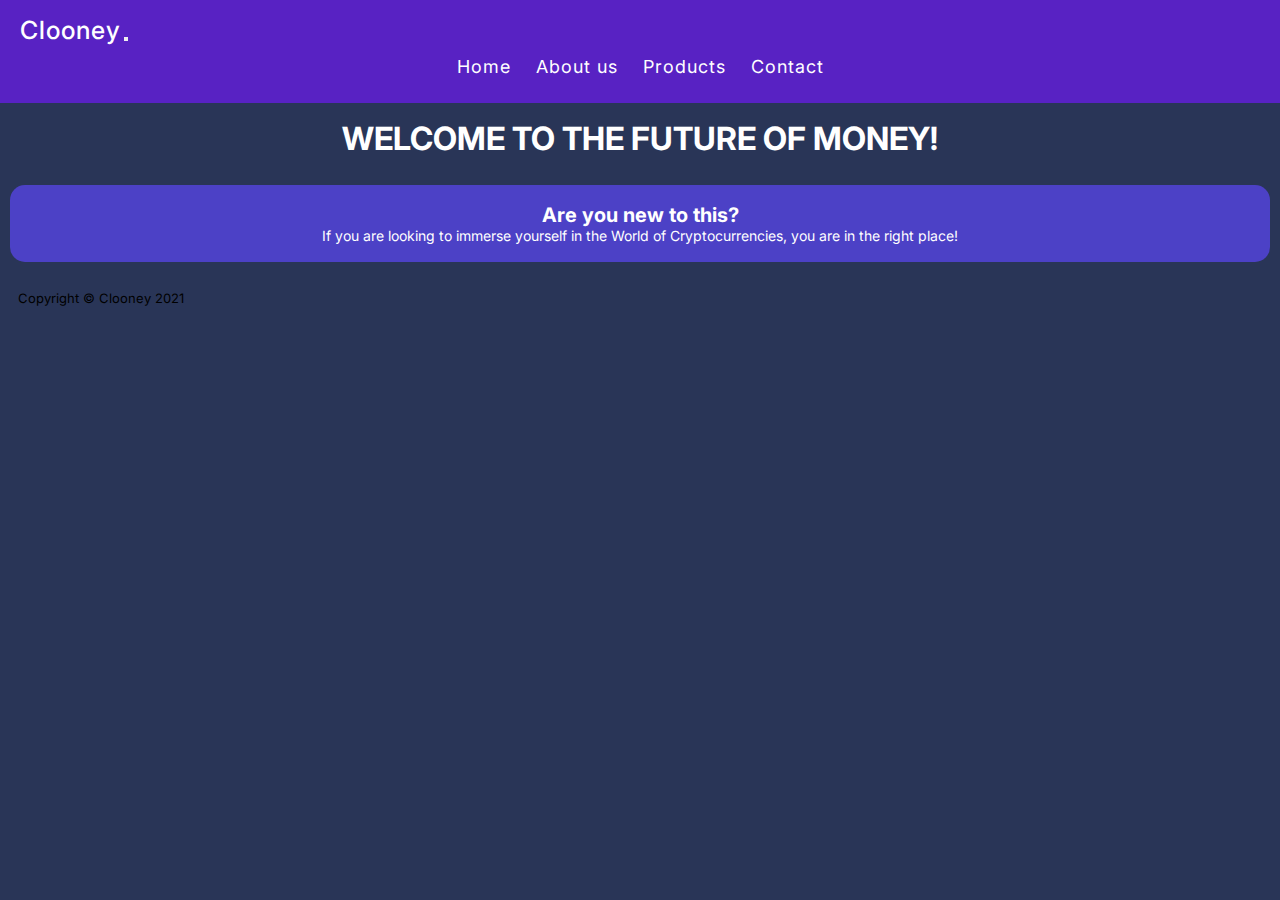
==== index.html @ 3a4ac45f "New content in <h1> => 'index.html'" ====
<!DOCTYPE html>
<html lang="en">
    <head>
        <!-- Required meta tags -->
        <meta charset="utf-8">
        <meta name="viewport" content="width=device-width, initial-scale=1">

        <!-- Bootstrap CSS -->
        <link href="https://cdn.jsdelivr.net/npm/bootstrap@5.1.3/dist/css/bootstrap.min.css" rel="stylesheet" integrity="sha384-1BmE4kWBq78iYhFldvKuhfTAU6auU8tT94WrHftjDbrCEXSU1oBoqyl2QvZ6jIW3" crossorigin="anonymous">
        <title>Clooney | Home</title>
        <!--===CSS===-->
        <link rel="stylesheet" href="css/main.css">
    </head>
    <body>

        <div class="container-fluid p-0 div-cont">
            <!--======Header======-->
            <header class="header">
                <!--======Nav======-->
                <nav class="navbar navbar-expand-lg navbar-light header__nav">
                    <div class="container-fluid">
                        <a class="header__nav__logo" href="./index.html" title="Titulo de la página">Clooney</a>
                        <button class="navbar-toggler header__nav__btn" type="button" data-bs-toggle="collapse" data-bs-target="#navbarNavAltMarkup" aria-controls="navbarNavAltMarkup" aria-expanded="false" aria-label="Toggle navigation">
                            <span class="navbar-toggler-icon header__nav__btn__span"></span>
                        </button>
                        <div class="collapse navbar-collapse" id="navbarNavAltMarkup">
                            <div class="navbar-nav header__nav__list">
                                <a class="header__nav__list__a" aria-current="page" href="./index.html">Home</a>
                                <a class="header__nav__list__a" href="pages/about.html">About us</a>
                                <a class="header__nav__list__a" href="pages/products.html">Products</a>
                                <a class="header__nav__list__a" href="pages/contact.html">Contact</a>
                            </div>
                        </div>
                    </div>
                </nav>
            </header>

            <!--======Main======-->
            <main id="main-index">
                <div class="container-fluid main__div">
                    <h1 class="main__div__h1">WELCOME TO THE FUTURE OF MONEY!</h1>
                    <div class="main__div__div-2">
                        <h2 class="main__div__div-2__h2">Are you new to this?</h2>
                        <p class="main__div__div-2__p">If you are looking to immerse yourself in the World of Cryptocurrencies, you are in the right place!</p>
                    </div>
                </div>
            </main>

            <!--======Footer======-->
            <footer id="sticky-footer" class="flex-shrink-0 py-4 bg-dark text-white-50 footer">
                <div class="container text-center footer__div">
                    <small class="footer__div__text">Copyright &copy; Clooney 2021</small>
                </div>
            </footer>
        </div>

        <!--Optional JavaScript; choose one of the two!-->
        <!--Option 1: Bootstrap Bundle with Popper-->
        <script src="https://cdn.jsdelivr.net/npm/bootstrap@5.1.3/dist/js/bootstrap.bundle.min.js" integrity="sha384-ka7Sk0Gln4gmtz2MlQnikT1wXgYsOg+OMhuP+IlRH9sENBO0LRn5q+8nbTov4+1p" crossorigin="anonymous"></script>
        <!--Option 2: Separate Popper and Bootstrap JS-->
        <!--<script src="https://cdn.jsdelivr.net/npm/@popperjs/core@2.10.2/dist/umd/popper.min.js" integrity="sha384-7+zCNj/IqJ95wo16oMtfsKbZ9ccEh31eOz1HGyDuCQ6wgnyJNSYdrPa03rtR1zdB" crossorigin="anonymous"></script>
        <script src="https://cdn.jsdelivr.net/npm/bootstrap@5.1.3/dist/js/bootstrap.min.js" integrity="sha384-QJHtvGhmr9XOIpI6YVutG+2QOK9T+ZnN4kzFN1RtK3zEFEIsxhlmWl5/YESvpZ13" crossorigin="anonymous"></script>-->
    </body>
</html>
---- css/main.css ----
/******/
@import url("https://fonts.googleapis.com/css2?family=Inter:wght@100;300;400;500;700;900&display=swap");
@import url("https://fonts.googleapis.com/css2?family=Roboto+Slab:wght@100;300;400;500;700;900&display=swap");
* {
  padding: 0;
  margin: 0;
  box-sizing: border-box; }

html {
  font-size: 62.5%;
  font-family: "Inter", sans-serif; }
  html body {
    font-family: "Inter", sans-serif;
    background-color: #293557; }

.header {
  position: sticky;
  z-index: 100;
  top: 0px;
  left: 0px; }
  .header__nav {
    background-color: #5822c3;
    padding: 1.5rem; }
    .header__nav__logo {
      color: #fff;
      text-decoration: none;
      font-size: 2.5rem;
      font-style: "Roboto Slab", serif;
      font-weight: 500;
      letter-spacing: .1rem;
      margin-left: .5rem; }
    .header__nav__logo:hover {
      color: #fff; }
    .header__nav__btn {
      font-size: 1.8rem; }
    .header__nav__list {
      padding: 1.1rem;
      font-size: 1.8rem;
      text-align: center; }
      .header__nav__list__a {
        padding: 1rem;
        text-decoration: none;
        color: #fff;
        letter-spacing: .1rem; }
      .header__nav__list__a:last-child {
        padding-bottom: 0; }
      .header__nav__list__a:hover {
        color: #fff; }

#main-index .main__div__h1 {
  text-align: center;
  font-size: 3.2rem;
  color: #fff;
  font-weight: 700;
  line-height: 1.3;
  padding: 1.5rem; }

#main-index .main__div__div-2 {
  background-color: #4C41C6;
  padding: 1.8rem;
  margin: 1rem;
  border-radius: 1.5rem; }
  #main-index .main__div__div-2__h2 {
    font-weight: 700;
    font-size: 2rem;
    text-align: center;
    color: #fff; }
  #main-index .main__div__div-2__p {
    text-align: center;
    font-size: 1.4rem;
    color: #fff; }

.footer__div {
  padding: 1.8rem; }
  .footer__div__text {
    font-size: 1.3rem; }
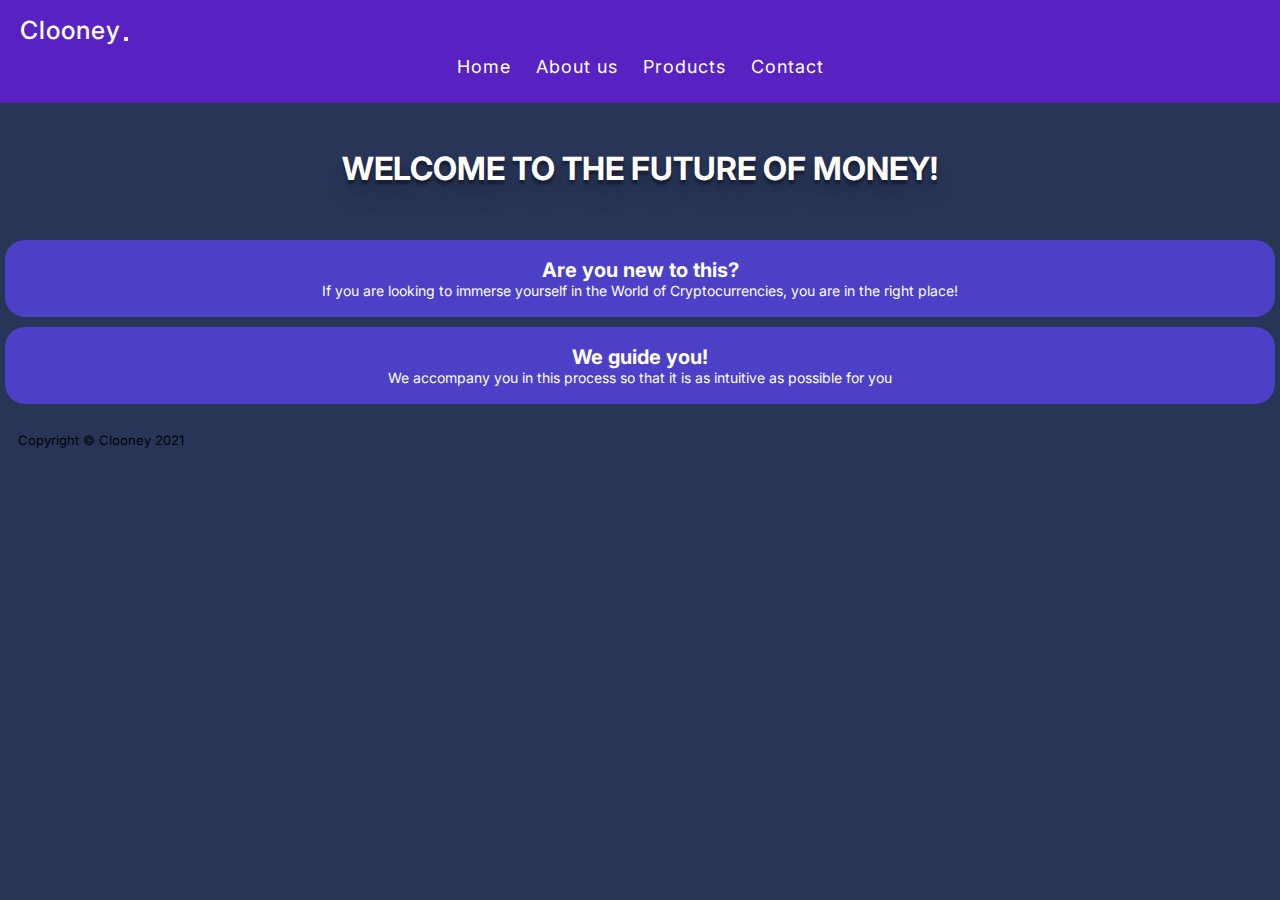
==== commit c9680b9c: "New title + New card + More style in '_index.scss'" ====
--- a/index.html
+++ b/index.html
@@ -5,9 +5,9 @@
         <meta charset="utf-8">
         <meta name="viewport" content="width=device-width, initial-scale=1">
 
+        <title>Clooney | Home</title>
         <!-- Bootstrap CSS -->
         <link href="https://cdn.jsdelivr.net/npm/bootstrap@5.1.3/dist/css/bootstrap.min.css" rel="stylesheet" integrity="sha384-1BmE4kWBq78iYhFldvKuhfTAU6auU8tT94WrHftjDbrCEXSU1oBoqyl2QvZ6jIW3" crossorigin="anonymous">
-        <title>Clooney | Home</title>
         <!--===CSS===-->
         <link rel="stylesheet" href="css/main.css">
     </head>
@@ -43,6 +43,10 @@
                         <h2 class="main__div__div-2__h2">Are you new to this?</h2>
                         <p class="main__div__div-2__p">If you are looking to immerse yourself in the World of Cryptocurrencies, you are in the right place!</p>
                     </div>
+                    <div class="main__div__div-2">
+                        <h2 class="main__div__div-2__h2">We guide you!</h2>
+                        <p class="main__div__div-2__p">We accompany you in this process so that it is as intuitive as possible for you</p>
+                    </div>
                 </div>
             </main>
 
--- a/css/main.css
+++ b/css/main.css
@@ -53,13 +53,15 @@
   color: #fff;
   font-weight: 700;
   line-height: 1.3;
-  padding: 1.5rem; }
+  padding: 4rem;
+  margin: .5rem;
+  text-shadow: 0px 4px 3px rgba(0, 0, 0, 0.4), 0px 8px 13px rgba(0, 0, 0, 0.1), 0px 18px 23px rgba(0, 0, 0, 0.1); }
 
 #main-index .main__div__div-2 {
   background-color: #4C41C6;
   padding: 1.8rem;
-  margin: 1rem;
-  border-radius: 1.5rem; }
+  margin: 1rem .5rem;
+  border-radius: 2rem; }
   #main-index .main__div__div-2__h2 {
     font-weight: 700;
     font-size: 2rem;
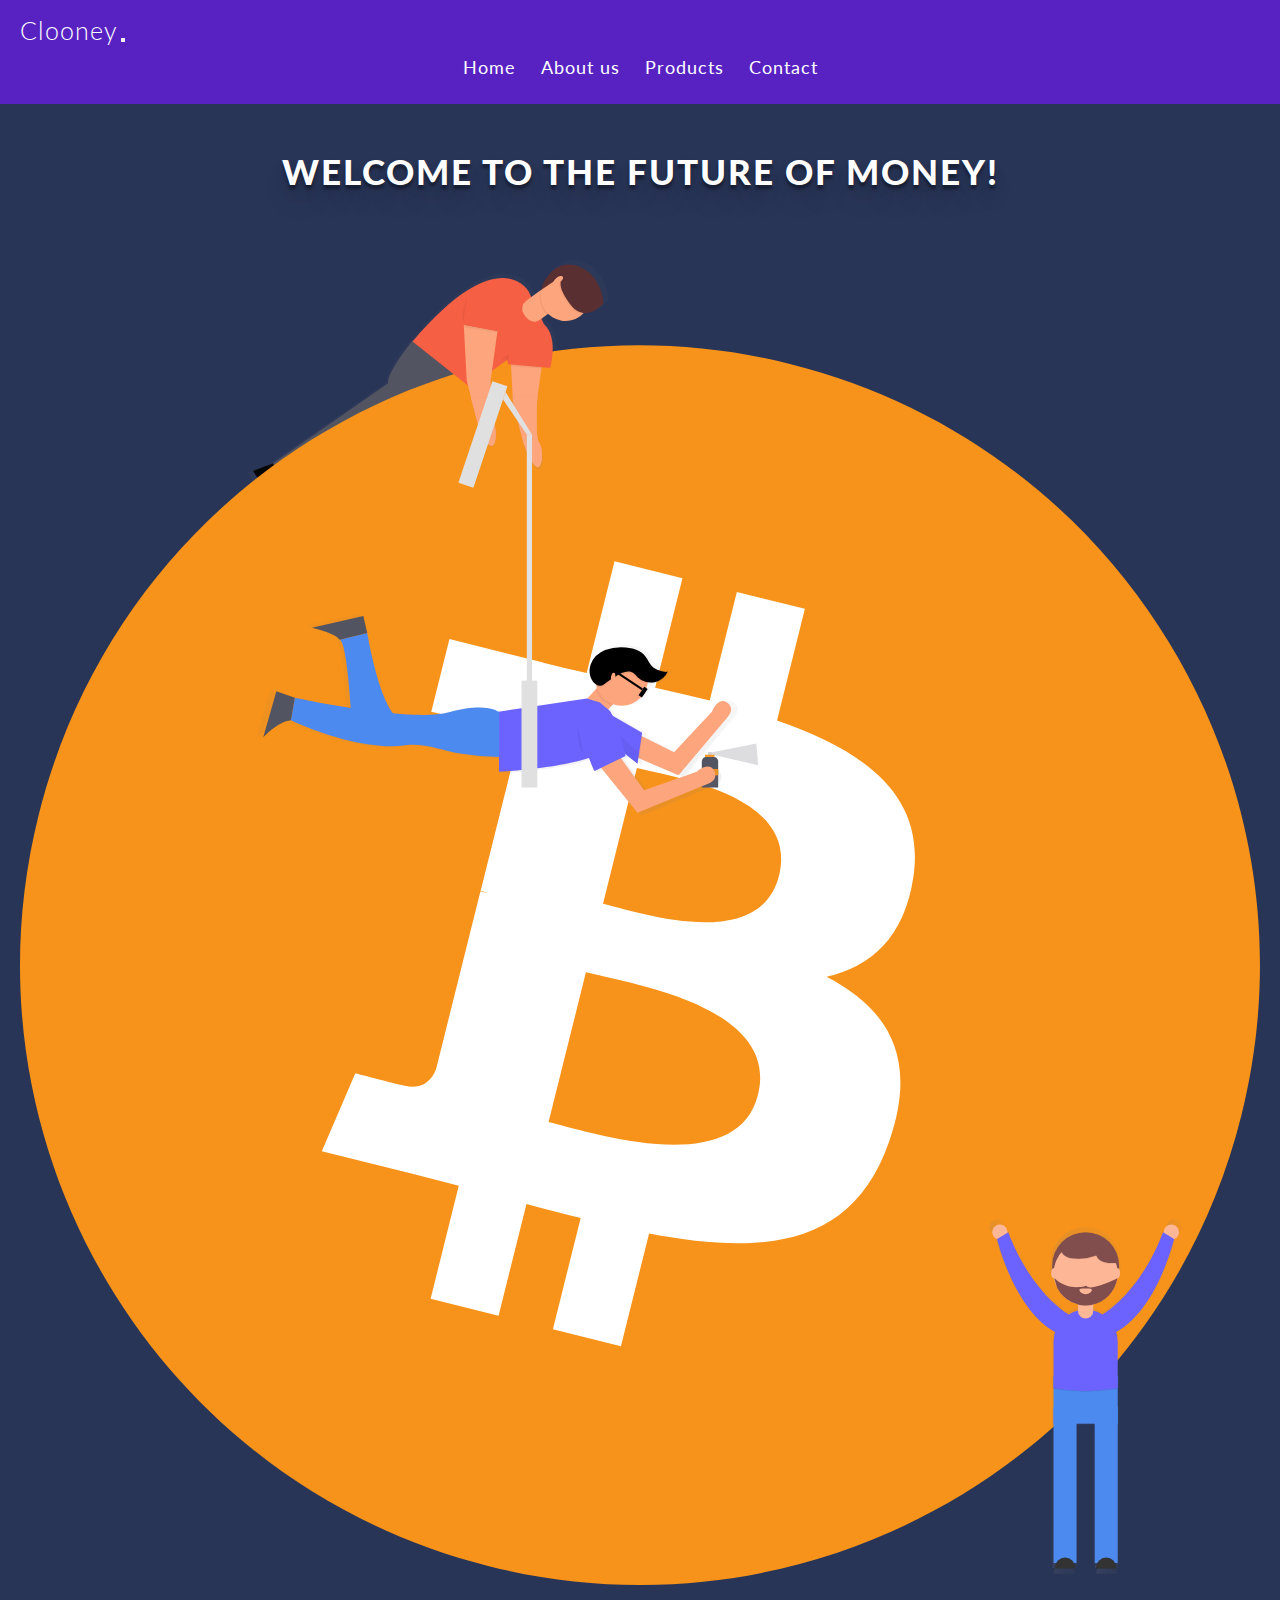
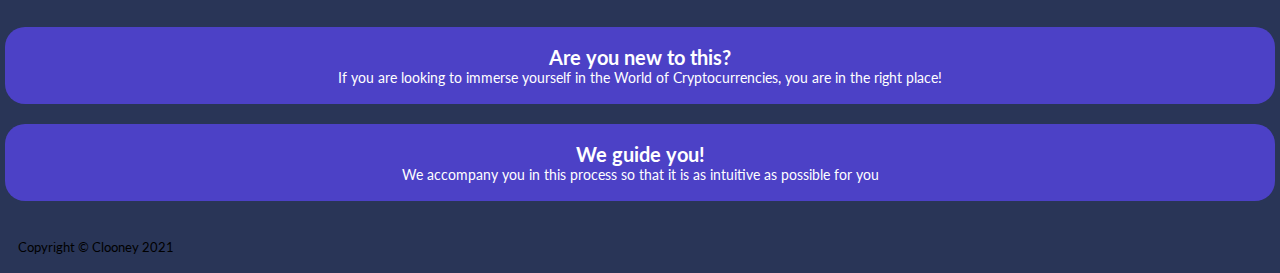
==== commit 6b64494a: "New image + Modifing <h1> '_index.scss'" ====
--- a/index.html
+++ b/index.html
@@ -38,7 +38,10 @@
             <!--======Main======-->
             <main id="main-index">
                 <div class="container-fluid main__div">
-                    <h1 class="main__div__h1">WELCOME TO THE FUTURE OF MONEY!</h1>
+                    <div class="main__div__hero">
+                        <h1 class="main__div__hero__h1">WELCOME TO THE FUTURE OF MONEY!</h1>
+                        <img src="img/img-1.svg" class="main__div__hero__img" alt="Image of Crypto">
+                    </div>
                     <div class="main__div__div-2">
                         <h2 class="main__div__div-2__h2">Are you new to this?</h2>
                         <p class="main__div__div-2__p">If you are looking to immerse yourself in the World of Cryptocurrencies, you are in the right place!</p>
--- a/css/main.css
+++ b/css/main.css
@@ -1,5 +1,5 @@
 /******/
-@import url("https://fonts.googleapis.com/css2?family=Inter:wght@100;300;400;500;700;900&display=swap");
+@import url("https://fonts.googleapis.com/css2?family=Lato:wght@100;300;400;700;900&display=swap");
 @import url("https://fonts.googleapis.com/css2?family=Roboto+Slab:wght@100;300;400;500;700;900&display=swap");
 * {
   padding: 0;
@@ -8,9 +8,9 @@
 
 html {
   font-size: 62.5%;
-  font-family: "Inter", sans-serif; }
+  font-family: "Lato", sans-serif; }
   html body {
-    font-family: "Inter", sans-serif;
+    font-family: "Lato", sans-serif;
     background-color: #293557; }
 
 .header {
@@ -26,7 +26,7 @@
       text-decoration: none;
       font-size: 2.5rem;
       font-style: "Roboto Slab", serif;
-      font-weight: 500;
+      font-weight: 300;
       letter-spacing: .1rem;
       margin-left: .5rem; }
     .header__nav__logo:hover {
@@ -47,20 +47,25 @@
       .header__nav__list__a:hover {
         color: #fff; }
 
-#main-index .main__div__h1 {
+#main-index .main__div__hero__h1 {
   text-align: center;
-  font-size: 3.2rem;
+  font-size: 3.5rem;
   color: #fff;
-  font-weight: 700;
+  font-weight: 900;
   line-height: 1.3;
+  letter-spacing: .2rem;
   padding: 4rem;
   margin: .5rem;
   text-shadow: 0px 4px 3px rgba(0, 0, 0, 0.4), 0px 8px 13px rgba(0, 0, 0, 0.1), 0px 18px 23px rgba(0, 0, 0, 0.1); }
 
+#main-index .main__div__hero__img {
+  width: 100%;
+  padding: 2rem; }
+
 #main-index .main__div__div-2 {
   background-color: #4C41C6;
   padding: 1.8rem;
-  margin: 1rem .5rem;
+  margin: 2rem .5rem;
   border-radius: 2rem; }
   #main-index .main__div__div-2__h2 {
     font-weight: 700;
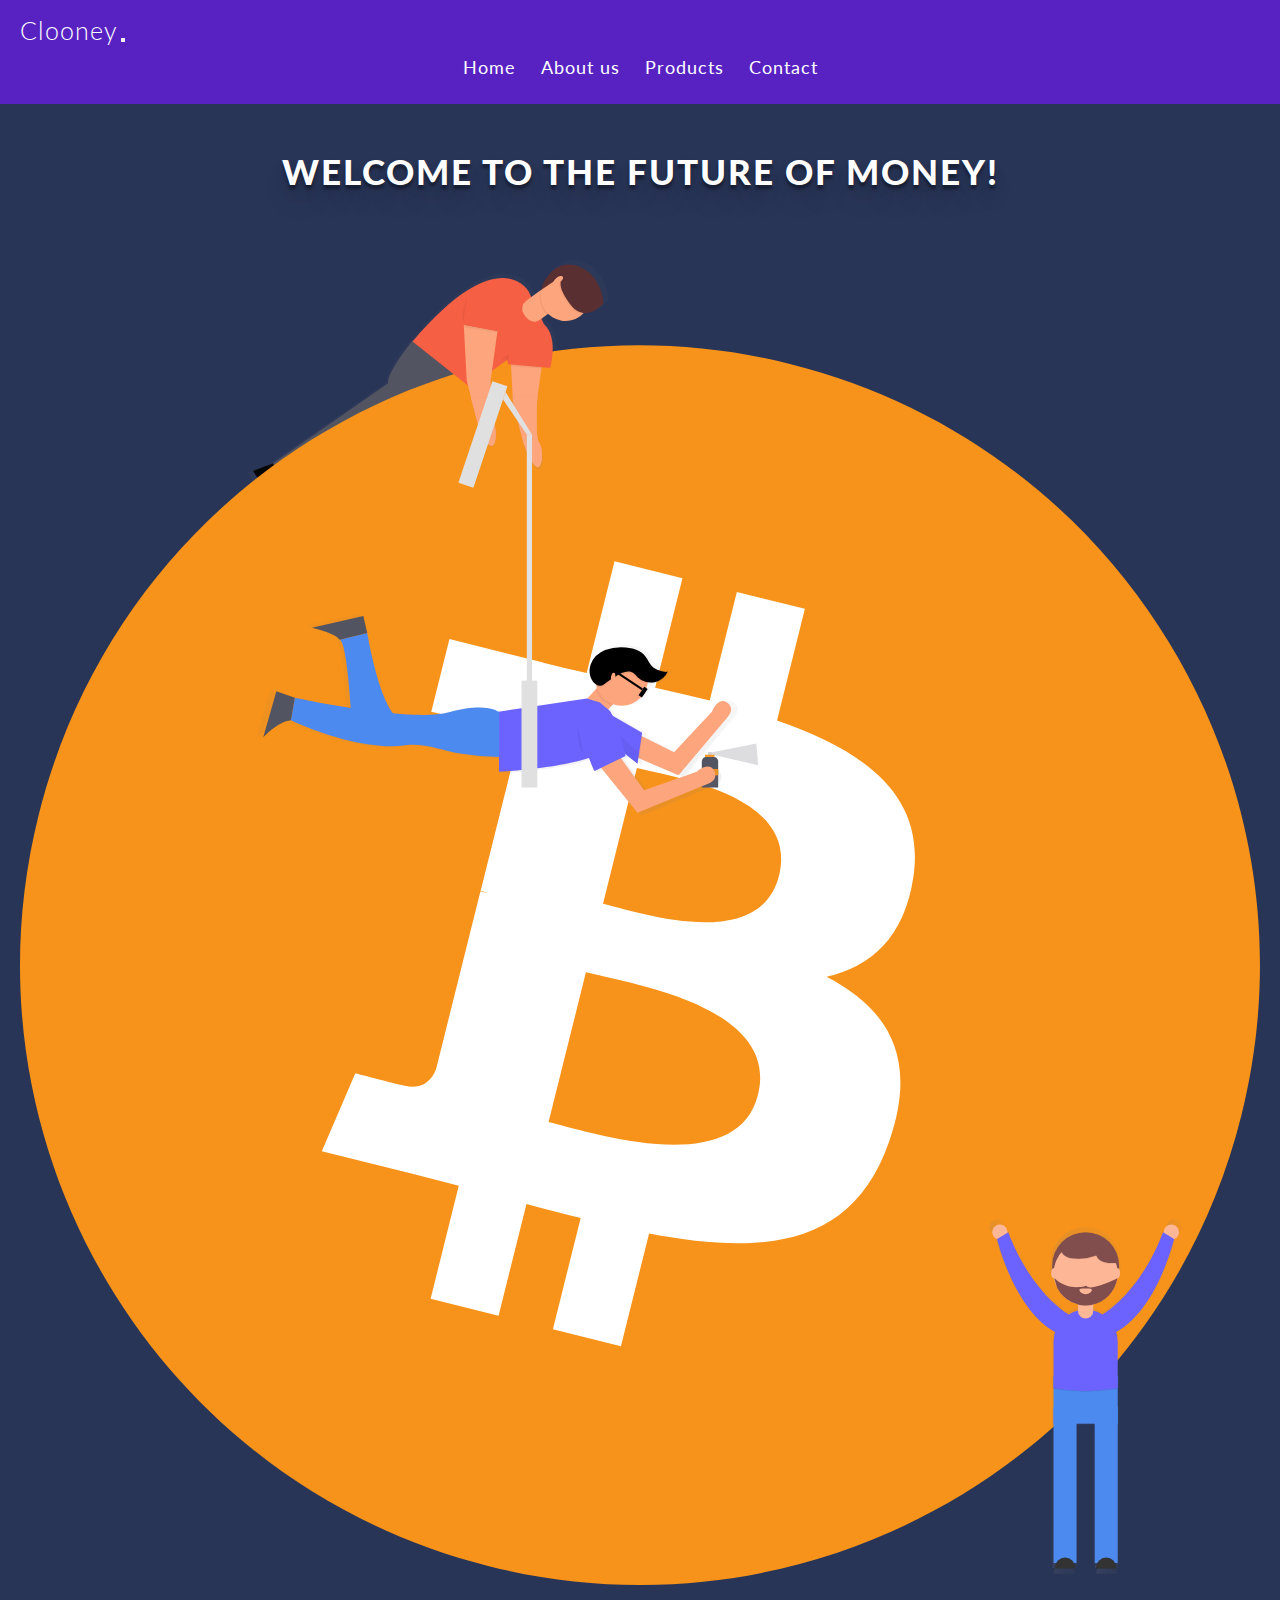
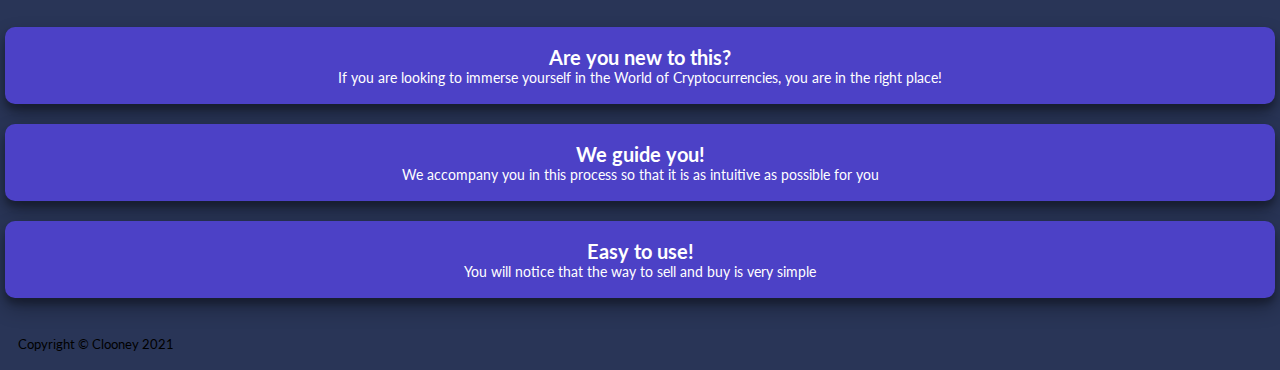
==== commit bd6e7e4d: "New card 'Index.html'" ====
--- a/index.html
+++ b/index.html
@@ -50,6 +50,10 @@
                         <h2 class="main__div__div-2__h2">We guide you!</h2>
                         <p class="main__div__div-2__p">We accompany you in this process so that it is as intuitive as possible for you</p>
                     </div>
+                    <div class="main__div__div-2">
+                        <h2 class="main__div__div-2__h2">Easy to use!</h2>
+                        <p class="main__div__div-2__p">You will notice that the way to sell and buy is very simple</p>
+                    </div>
                 </div>
             </main>
 
--- a/css/main.css
+++ b/css/main.css
@@ -66,7 +66,8 @@
   background-color: #4C41C6;
   padding: 1.8rem;
   margin: 2rem .5rem;
-  border-radius: 2rem; }
+  border-radius: 1rem;
+  box-shadow: rgba(0, 0, 0, 0.3) 0px 10px 20px, rgba(0, 0, 0, 0.25) 0px 6px 6px; }
   #main-index .main__div__div-2__h2 {
     font-weight: 700;
     font-size: 2rem;
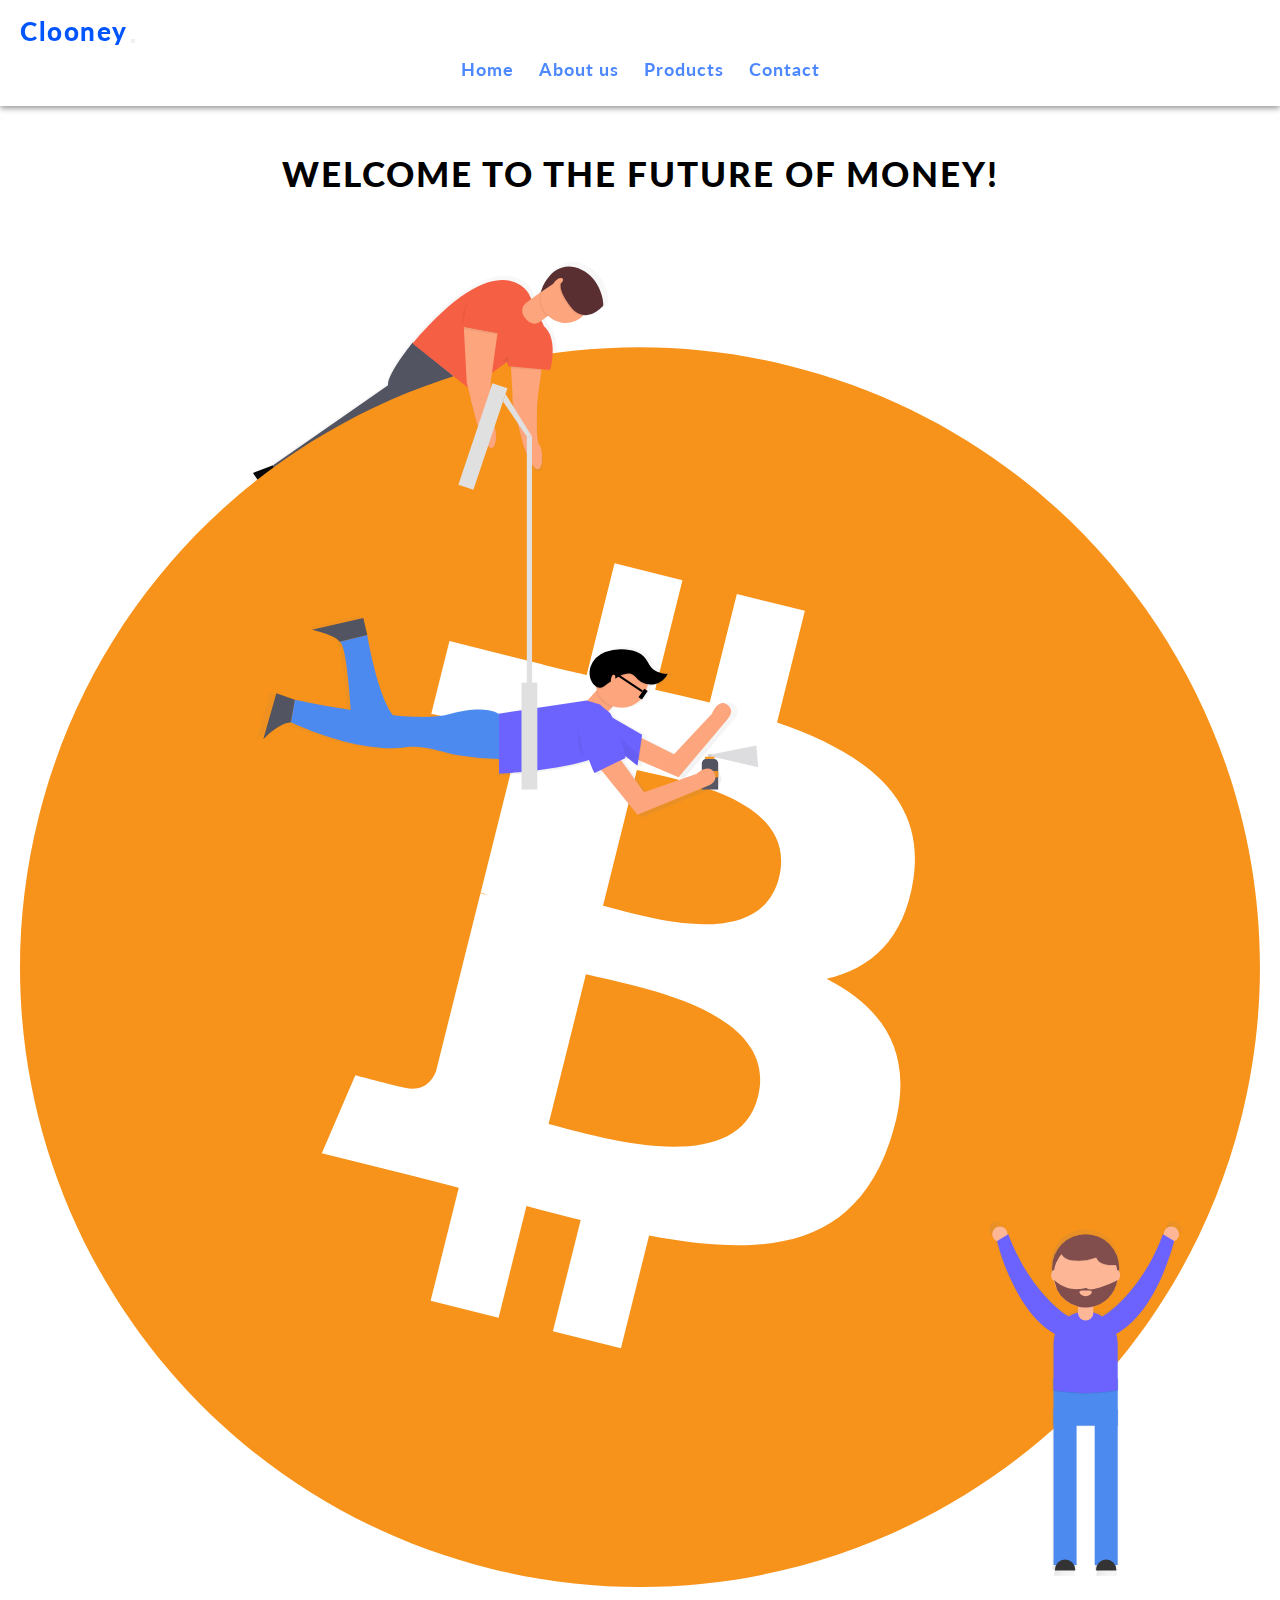
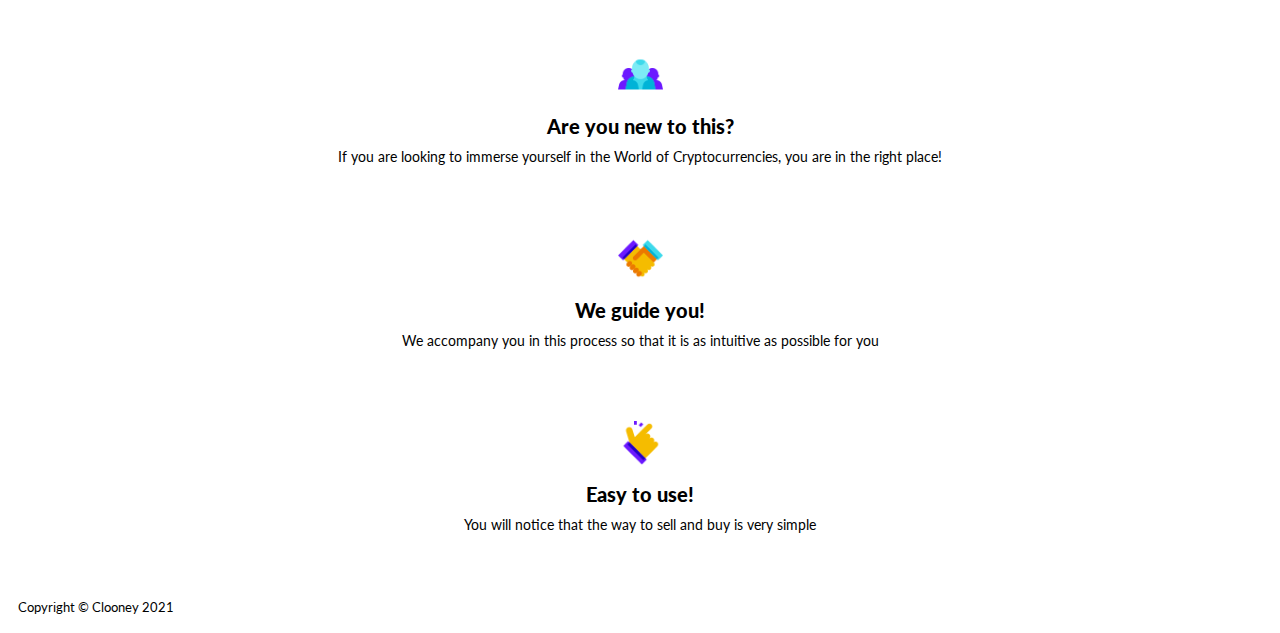
==== commit da5d5f84: "Adding Icons to index.html" ====
--- a/index.html
+++ b/index.html
@@ -43,14 +43,17 @@
                         <img src="img/img-1.svg" class="main__div__hero__img" alt="Image of Crypto">
                     </div>
                     <div class="main__div__div-2">
+                        <img src="img/icon-new.png" class="main__div__div-2__img" alt="Icon New">
                         <h2 class="main__div__div-2__h2">Are you new to this?</h2>
                         <p class="main__div__div-2__p">If you are looking to immerse yourself in the World of Cryptocurrencies, you are in the right place!</p>
                     </div>
                     <div class="main__div__div-2">
+                        <img src="img/icon-handshake.png" class="main__div__div-2__img" alt="Icon Handshake">
                         <h2 class="main__div__div-2__h2">We guide you!</h2>
                         <p class="main__div__div-2__p">We accompany you in this process so that it is as intuitive as possible for you</p>
                     </div>
                     <div class="main__div__div-2">
+                        <img src="img/icon-easy.png" class="main__div__div-2__img" alt="Icon Finger Snaps">
                         <h2 class="main__div__div-2__h2">Easy to use!</h2>
                         <p class="main__div__div-2__p">You will notice that the way to sell and buy is very simple</p>
                     </div>
--- a/css/main.css
+++ b/css/main.css
@@ -10,8 +10,7 @@
   font-size: 62.5%;
   font-family: "Lato", sans-serif; }
   html body {
-    font-family: "Lato", sans-serif;
-    background-color: #293557; }
+    font-family: "Lato", sans-serif; }
 
 .header {
   position: sticky;
@@ -19,18 +18,19 @@
   top: 0px;
   left: 0px; }
   .header__nav {
-    background-color: #5822c3;
+    background-color: white;
+    box-shadow: 0px 2px 6px 0px rgba(0, 0, 0, 0.45);
     padding: 1.5rem; }
     .header__nav__logo {
-      color: #fff;
+      color: #0055ff;
       text-decoration: none;
-      font-size: 2.5rem;
+      font-size: 2.6rem;
       font-style: "Roboto Slab", serif;
-      font-weight: 300;
-      letter-spacing: .1rem;
+      font-weight: 900;
+      letter-spacing: .15rem;
       margin-left: .5rem; }
     .header__nav__logo:hover {
-      color: #fff; }
+      color: #0055ff; }
     .header__nav__btn {
       font-size: 1.8rem; }
     .header__nav__list {
@@ -40,43 +40,43 @@
       .header__nav__list__a {
         padding: 1rem;
         text-decoration: none;
-        color: #fff;
+        color: #4d88ff;
+        font-style: "Lato", sans-serif;
+        font-weight: 700;
         letter-spacing: .1rem; }
       .header__nav__list__a:last-child {
         padding-bottom: 0; }
       .header__nav__list__a:hover {
-        color: #fff; }
+        color: #4d88ff; }
 
 #main-index .main__div__hero__h1 {
   text-align: center;
   font-size: 3.5rem;
-  color: #fff;
   font-weight: 900;
   line-height: 1.3;
   letter-spacing: .2rem;
   padding: 4rem;
-  margin: .5rem;
-  text-shadow: 0px 4px 3px rgba(0, 0, 0, 0.4), 0px 8px 13px rgba(0, 0, 0, 0.1), 0px 18px 23px rgba(0, 0, 0, 0.1); }
+  margin: .5rem; }
 
 #main-index .main__div__hero__img {
   width: 100%;
   padding: 2rem; }
 
 #main-index .main__div__div-2 {
-  background-color: #4C41C6;
   padding: 1.8rem;
   margin: 2rem .5rem;
-  border-radius: 1rem;
-  box-shadow: rgba(0, 0, 0, 0.3) 0px 10px 20px, rgba(0, 0, 0, 0.25) 0px 6px 6px; }
+  text-align: center; }
+  #main-index .main__div__div-2__img {
+    width: 4.5rem;
+    margin: .5rem 0; }
   #main-index .main__div__div-2__h2 {
-    font-weight: 700;
+    font-weight: 900;
     font-size: 2rem;
-    text-align: center;
-    color: #fff; }
+    margin: 1rem 0; }
   #main-index .main__div__div-2__p {
-    text-align: center;
+    font-weight: 400;
     font-size: 1.4rem;
-    color: #fff; }
+    margin: 1rem 0; }
 
 .footer__div {
   padding: 1.8rem; }
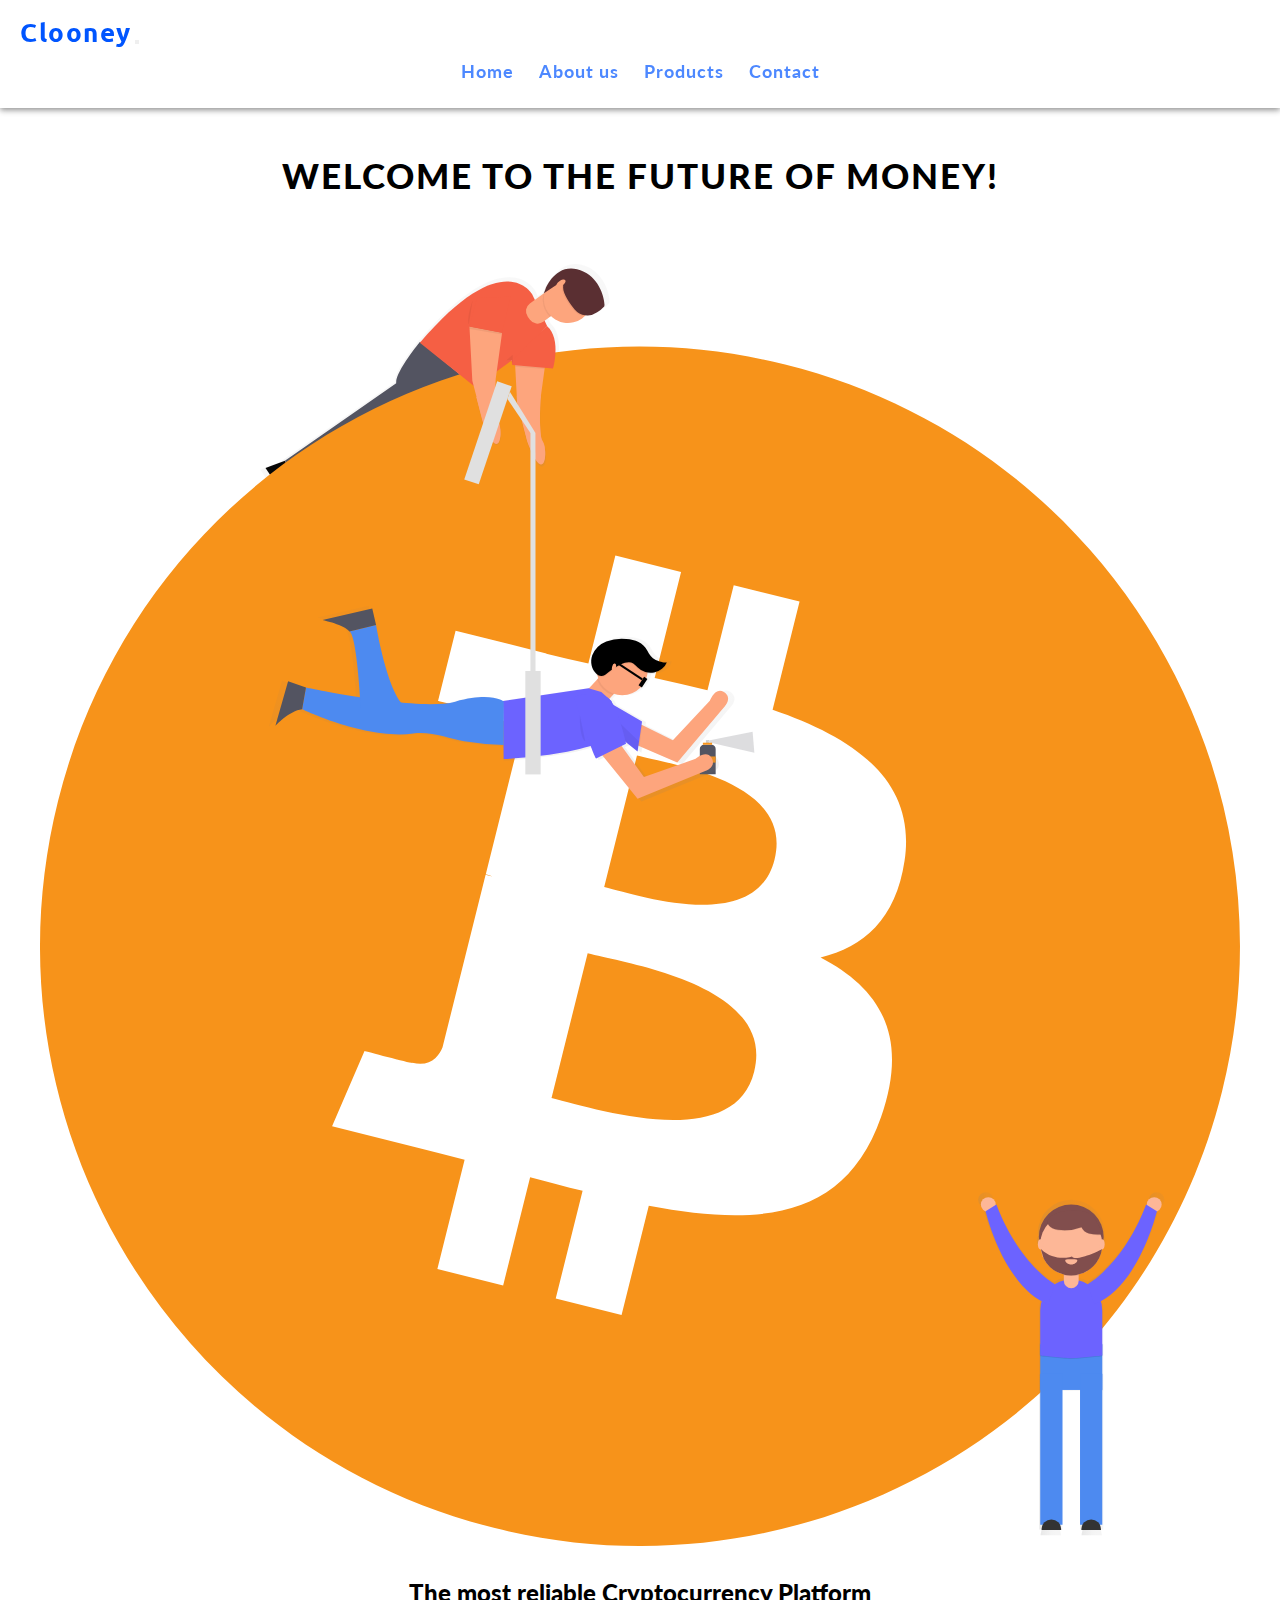
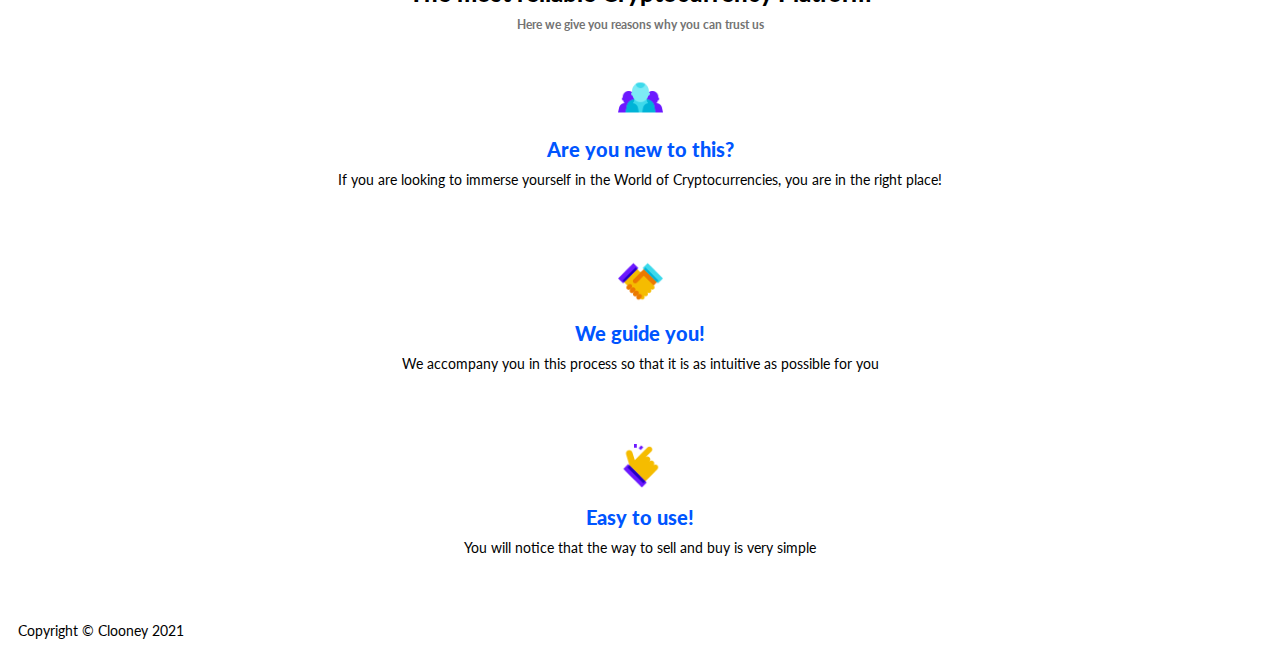
==== commit 62f1f816: "Style to 'main__div__title__h2 and &__p'" ====
--- a/index.html
+++ b/index.html
@@ -6,7 +6,7 @@
         <meta name="viewport" content="width=device-width, initial-scale=1">
 
         <title>Clooney | Home</title>
-        <!-- Bootstrap CSS -->
+        <!--===Bootstrap CSS===-->
         <link href="https://cdn.jsdelivr.net/npm/bootstrap@5.1.3/dist/css/bootstrap.min.css" rel="stylesheet" integrity="sha384-1BmE4kWBq78iYhFldvKuhfTAU6auU8tT94WrHftjDbrCEXSU1oBoqyl2QvZ6jIW3" crossorigin="anonymous">
         <!--===CSS===-->
         <link rel="stylesheet" href="css/main.css">
@@ -42,6 +42,10 @@
                         <h1 class="main__div__hero__h1">WELCOME TO THE FUTURE OF MONEY!</h1>
                         <img src="img/img-1.svg" class="main__div__hero__img" alt="Image of Crypto">
                     </div>
+                    <div class="main__div__title">
+                        <h2 class="main__div__title__h2">The most reliable Cryptocurrency Platform</h2>
+                        <p class="main__div__title__p">Here we give you reasons why you can trust us</p>
+                    </div>
                     <div class="main__div__div-2">
                         <img src="img/icon-new.png" class="main__div__div-2__img" alt="Icon New">
                         <h2 class="main__div__div-2__h2">Are you new to this?</h2>
--- a/css/main.css
+++ b/css/main.css
@@ -1,16 +1,17 @@
 /******/
 @import url("https://fonts.googleapis.com/css2?family=Lato:wght@100;300;400;700;900&display=swap");
-@import url("https://fonts.googleapis.com/css2?family=Roboto+Slab:wght@100;300;400;500;700;900&display=swap");
+@import url("https://fonts.googleapis.com/css2?family=Ubuntu:wght@300;400;500;700&display=swap");
 * {
   padding: 0;
   margin: 0;
   box-sizing: border-box; }
 
 html {
-  font-size: 62.5%;
-  font-family: "Lato", sans-serif; }
+  font-size: 62.5%; }
   html body {
     font-family: "Lato", sans-serif; }
+    html body header nav .header__nav__logo {
+      font-family: "Ubuntu", sans-serif; }
 
 .header {
   position: sticky;
@@ -18,15 +19,14 @@
   top: 0px;
   left: 0px; }
   .header__nav {
-    background-color: white;
+    background-color: #fff;
     box-shadow: 0px 2px 6px 0px rgba(0, 0, 0, 0.45);
     padding: 1.5rem; }
     .header__nav__logo {
+      font-weight: 700;
       color: #0055ff;
       text-decoration: none;
       font-size: 2.6rem;
-      font-style: "Roboto Slab", serif;
-      font-weight: 900;
       letter-spacing: .15rem;
       margin-left: .5rem; }
     .header__nav__logo:hover {
@@ -60,7 +60,19 @@
 
 #main-index .main__div__hero__img {
   width: 100%;
-  padding: 2rem; }
+  padding: 2rem 4rem; }
+
+#main-index .main__div__title {
+  text-align: center; }
+  #main-index .main__div__title__h2 {
+    font-size: 2.4rem;
+    font-weight: 900;
+    margin: 1rem; }
+  #main-index .main__div__title__p {
+    margin: 1rem;
+    font-size: 1.2rem;
+    font-weight: 700;
+    color: #737373; }
 
 #main-index .main__div__div-2 {
   padding: 1.8rem;
@@ -72,7 +84,8 @@
   #main-index .main__div__div-2__h2 {
     font-weight: 900;
     font-size: 2rem;
-    margin: 1rem 0; }
+    margin: 1rem 0;
+    color: #0055ff; }
   #main-index .main__div__div-2__p {
     font-weight: 400;
     font-size: 1.4rem;
@@ -81,4 +94,4 @@
 .footer__div {
   padding: 1.8rem; }
   .footer__div__text {
-    font-size: 1.3rem; }
+    font-size: 1.4rem; }
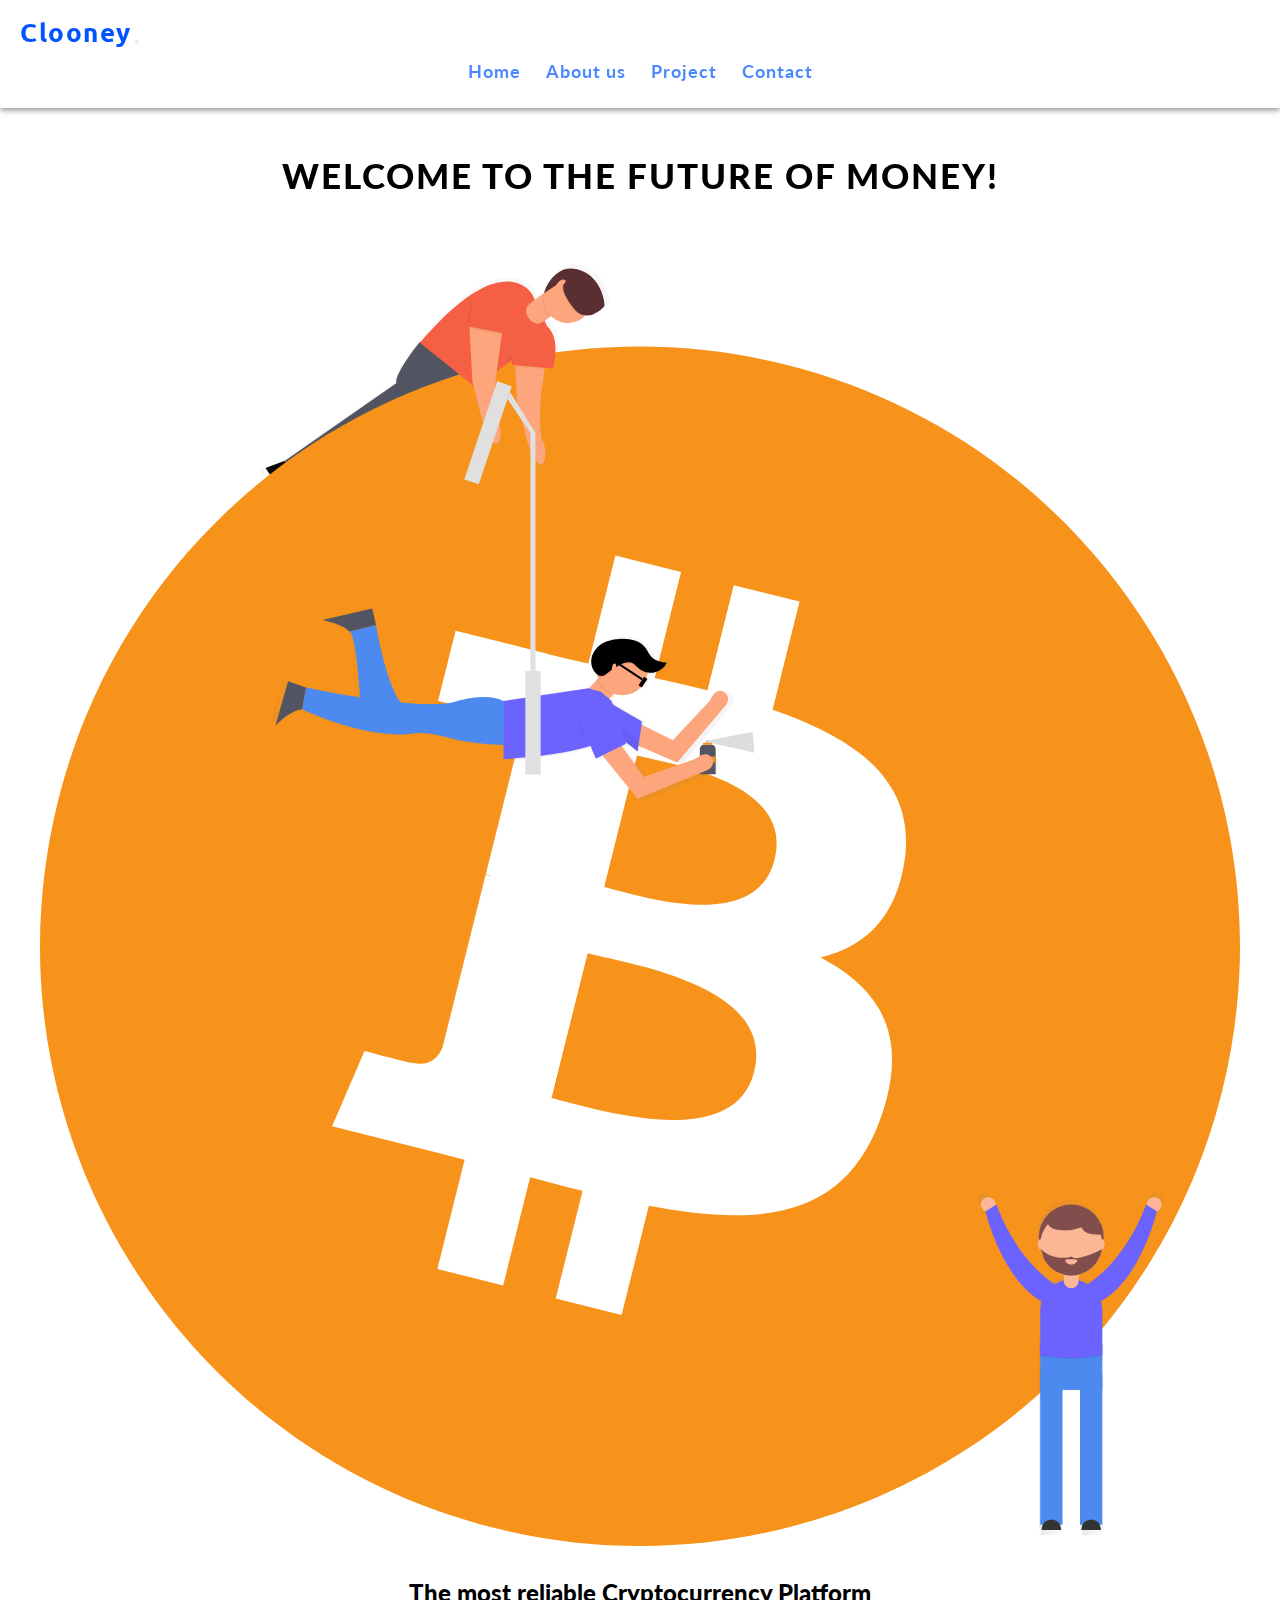
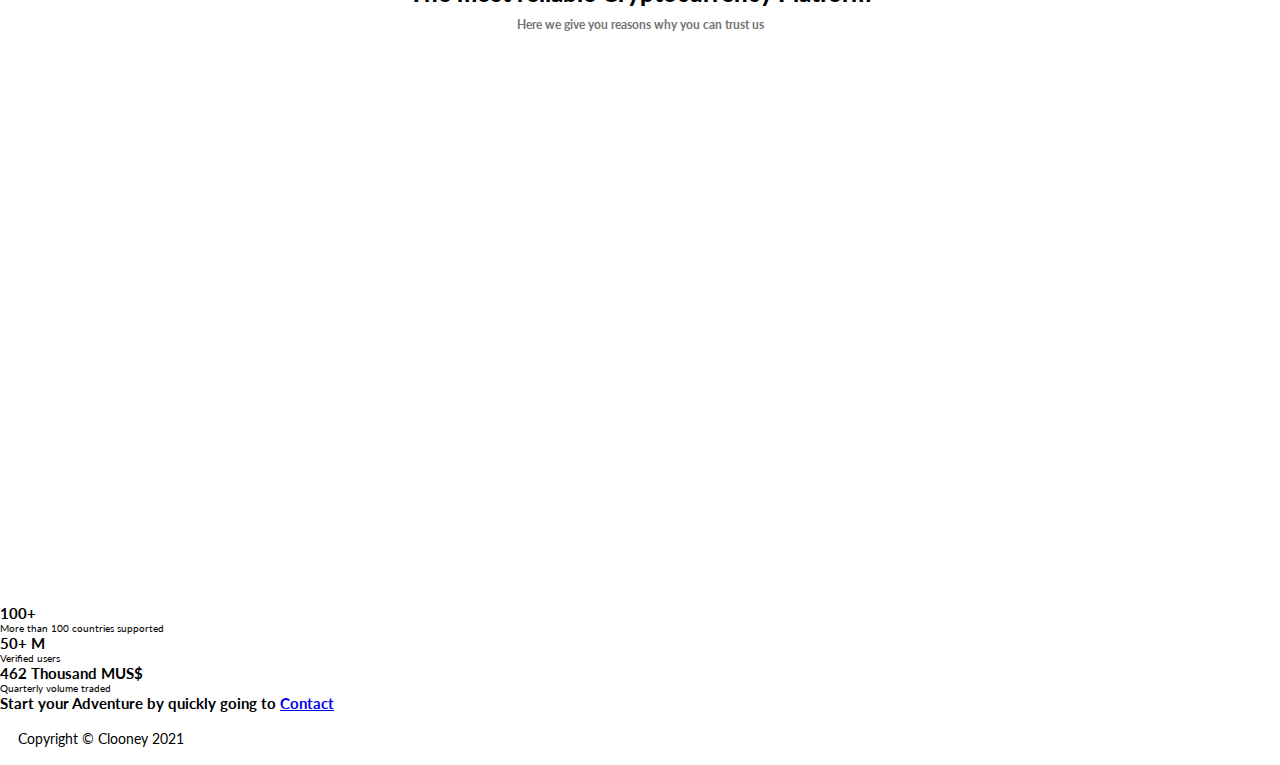
==== commit a22f8290: "Navbar: New link to 'pages/project.html'" ====
--- a/index.html
+++ b/index.html
@@ -6,6 +6,8 @@
         <meta name="viewport" content="width=device-width, initial-scale=1">
 
         <title>Clooney | Home</title>
+        <!--===AOS===-->
+        <link href="https://unpkg.com/aos@2.3.1/dist/aos.css" rel="stylesheet">
         <!--===Bootstrap CSS===-->
         <link href="https://cdn.jsdelivr.net/npm/bootstrap@5.1.3/dist/css/bootstrap.min.css" rel="stylesheet" integrity="sha384-1BmE4kWBq78iYhFldvKuhfTAU6auU8tT94WrHftjDbrCEXSU1oBoqyl2QvZ6jIW3" crossorigin="anonymous">
         <!--===CSS===-->
@@ -27,7 +29,7 @@
                             <div class="navbar-nav header__nav__list">
                                 <a class="header__nav__list__a" aria-current="page" href="./index.html">Home</a>
                                 <a class="header__nav__list__a" href="pages/about.html">About us</a>
-                                <a class="header__nav__list__a" href="pages/products.html">Products</a>
+                                <a class="header__nav__list__a" href="pages/project.html">Project</a>
                                 <a class="header__nav__list__a" href="pages/contact.html">Contact</a>
                             </div>
                         </div>
@@ -39,28 +41,45 @@
             <main id="main-index">
                 <div class="container-fluid main__div">
                     <div class="main__div__hero">
-                        <h1 class="main__div__hero__h1">WELCOME TO THE FUTURE OF MONEY!</h1>
-                        <img src="img/img-1.svg" class="main__div__hero__img" alt="Image of Crypto">
+                        <h1 class="main__div__hero__h1" data-aos="fade-down" data-aos-delay="250">WELCOME TO THE FUTURE OF MONEY!</h1>
+                        <img src="img/img-1.svg" class="main__div__hero__img" data-aos="fade-down" data-aos-delay="250" alt="Image Crypto">
                     </div>
                     <div class="main__div__title">
                         <h2 class="main__div__title__h2">The most reliable Cryptocurrency Platform</h2>
                         <p class="main__div__title__p">Here we give you reasons why you can trust us</p>
                     </div>
-                    <div class="main__div__div-2">
+                    <div class="main__div__div-2" data-aos="fade-up" data-aos-once="false" data-aos-delay="200">
                         <img src="img/icon-new.png" class="main__div__div-2__img" alt="Icon New">
                         <h2 class="main__div__div-2__h2">Are you new to this?</h2>
                         <p class="main__div__div-2__p">If you are looking to immerse yourself in the World of Cryptocurrencies, you are in the right place!</p>
                     </div>
-                    <div class="main__div__div-2">
+                    <div class="main__div__div-2" data-aos="fade-up" data-aos-once="false" data-aos-delay="400">
                         <img src="img/icon-handshake.png" class="main__div__div-2__img" alt="Icon Handshake">
                         <h2 class="main__div__div-2__h2">We guide you!</h2>
                         <p class="main__div__div-2__p">We accompany you in this process so that it is as intuitive as possible for you</p>
                     </div>
-                    <div class="main__div__div-2">
+                    <div class="main__div__div-2" data-aos="fade-up" data-aos-once="false" data-aos-delay="600">
                         <img src="img/icon-easy.png" class="main__div__div-2__img" alt="Icon Finger Snaps">
                         <h2 class="main__div__div-2__h2">Easy to use!</h2>
                         <p class="main__div__div-2__p">You will notice that the way to sell and buy is very simple</p>
                     </div>
+                </div>
+                <div class="main__data">
+                    <div class="main__data__div d-flex flex-column">
+                        <h2 class="main__data__div__h2">100+</h2>
+                        <p class="main__data__div__p">More than 100 countries supported</p>
+                    </div>
+                    <div class="main__data__div d-flex flex-column">
+                        <h2 class="main__data__div__h2">50+ M</h2>
+                        <p class="main__data__div__p">Verified users</p>
+                    </div>
+                    <div class="main__data__div d-flex flex-column">
+                        <h2 class="main__data__div__h2">462 Thousand MUS$</h2>
+                        <p class="main__data__div__p">Quarterly volume traded</p>
+                    </div>
+                </div>
+                <div class="main__to-contact">
+                    <h2 class="main__to-contact__h2">Start your Adventure by quickly going to <a href="pages/contact.html">Contact</a></h2>
                 </div>
             </main>
 
@@ -72,6 +91,12 @@
             </footer>
         </div>
 
+        <!--======AOS======-->
+        <script src="https://unpkg.com/aos@next/dist/aos.js"></script>
+        <script>  
+            AOS.init({
+            once: true });
+        </script>
         <!--Optional JavaScript; choose one of the two!-->
         <!--Option 1: Bootstrap Bundle with Popper-->
         <script src="https://cdn.jsdelivr.net/npm/bootstrap@5.1.3/dist/js/bootstrap.bundle.min.js" integrity="sha384-ka7Sk0Gln4gmtz2MlQnikT1wXgYsOg+OMhuP+IlRH9sENBO0LRn5q+8nbTov4+1p" crossorigin="anonymous"></script>
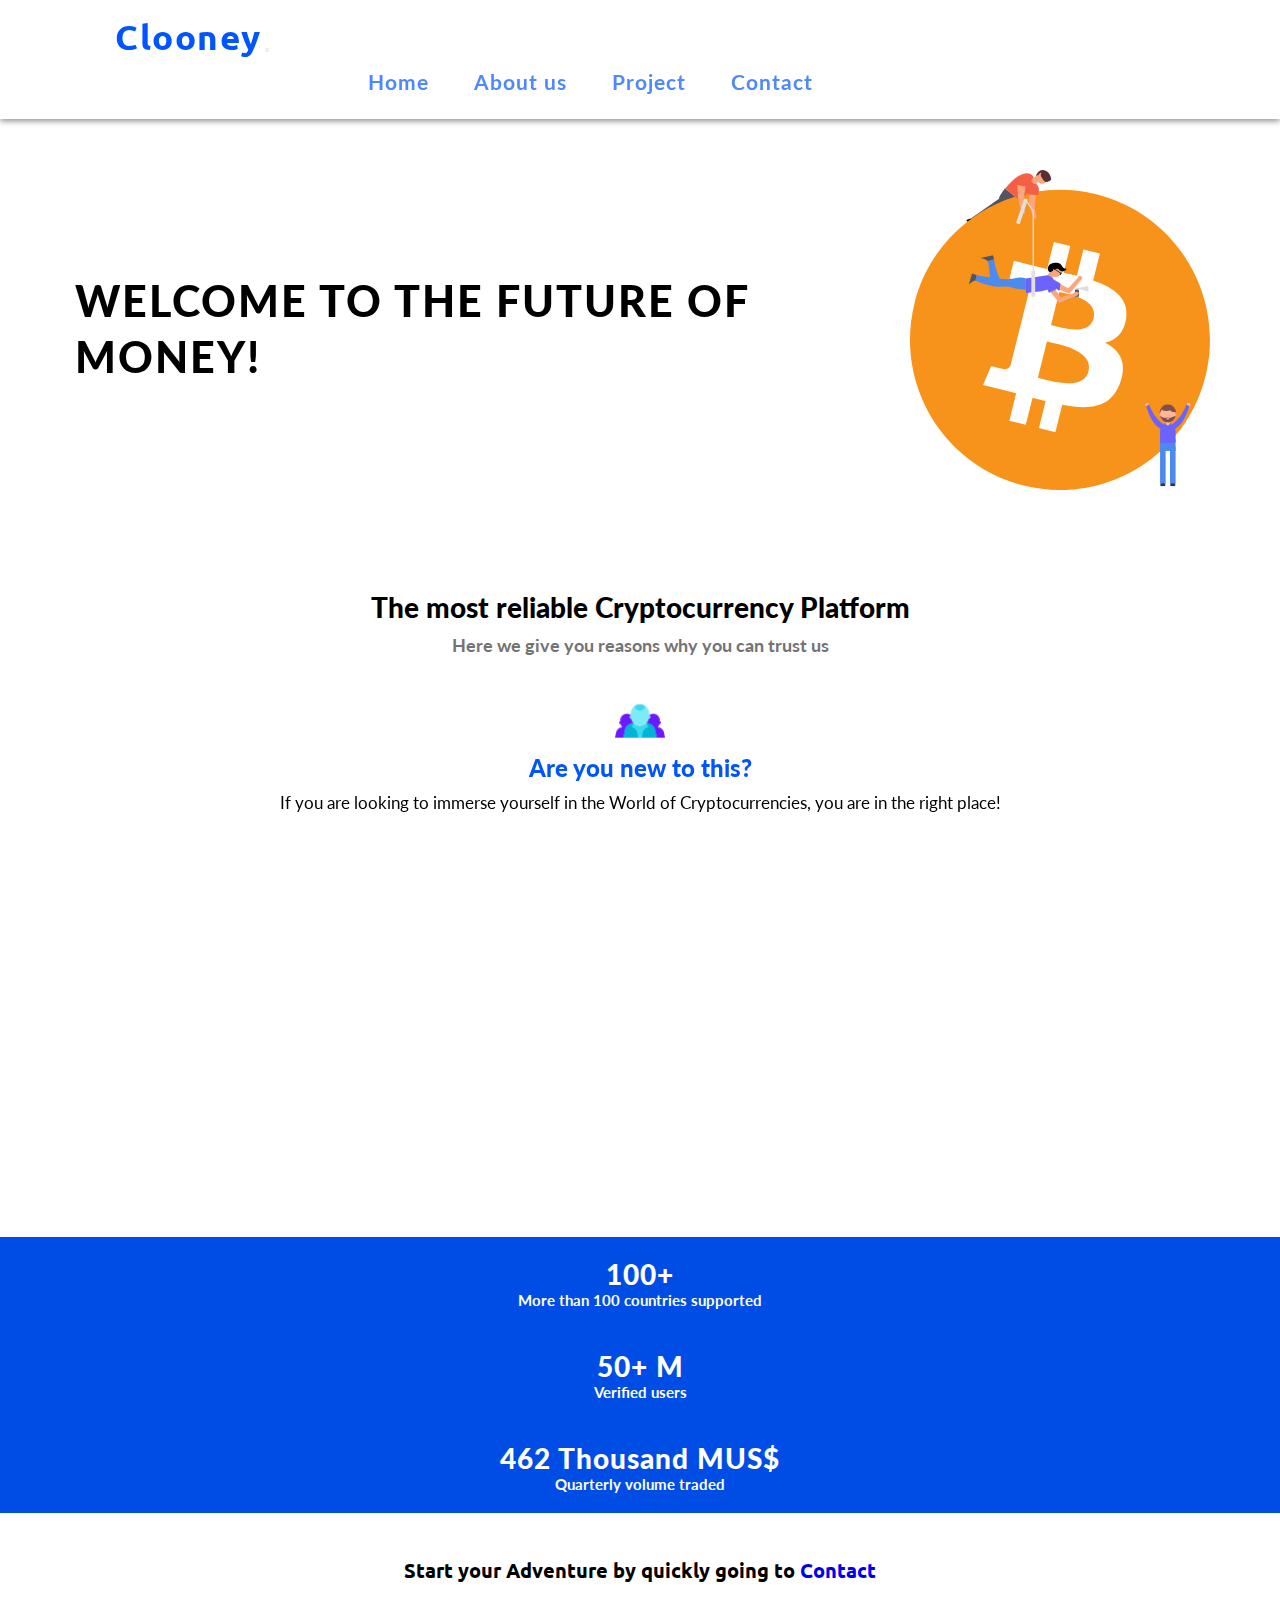
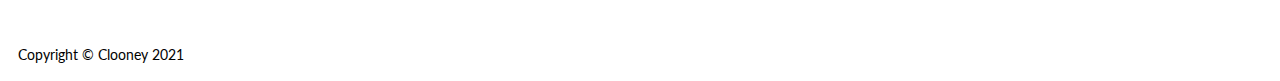
==== commit a8321444: "Working MQ Desktop: Header + Nav" ====
--- a/index.html
+++ b/index.html
@@ -25,7 +25,7 @@
                         <button class="navbar-toggler header__nav__btn" type="button" data-bs-toggle="collapse" data-bs-target="#navbarNavAltMarkup" aria-controls="navbarNavAltMarkup" aria-expanded="false" aria-label="Toggle navigation">
                             <span class="navbar-toggler-icon header__nav__btn__span"></span>
                         </button>
-                        <div class="collapse navbar-collapse" id="navbarNavAltMarkup">
+                        <div class="collapse flex-lg-row-reverse navbar-collapse" id="navbarNavAltMarkup">
                             <div class="navbar-nav header__nav__list">
                                 <a class="header__nav__list__a" aria-current="page" href="./index.html">Home</a>
                                 <a class="header__nav__list__a" href="pages/about.html">About us</a>
--- a/css/main.css
+++ b/css/main.css
@@ -1,18 +1,6 @@
 /******/
 @import url("https://fonts.googleapis.com/css2?family=Lato:wght@100;300;400;700;900&display=swap");
 @import url("https://fonts.googleapis.com/css2?family=Ubuntu:wght@300;400;500;700&display=swap");
-* {
-  padding: 0;
-  margin: 0;
-  box-sizing: border-box; }
-
-html {
-  font-size: 62.5%; }
-  html body {
-    font-family: "Lato", sans-serif; }
-    html body header nav .header__nav__logo {
-      font-family: "Ubuntu", sans-serif; }
-
 .header {
   position: sticky;
   z-index: 100;
@@ -23,6 +11,7 @@
     box-shadow: 0px 2px 6px 0px rgba(0, 0, 0, 0.45);
     padding: 1.5rem; }
     .header__nav__logo {
+      font-family: "Ubuntu", sans-serif;
       font-weight: 700;
       color: #0055ff;
       text-decoration: none;
@@ -49,6 +38,11 @@
       .header__nav__list__a:hover {
         color: #4d88ff; }
 
+.footer__div {
+  padding: 1.8rem; }
+  .footer__div__text {
+    font-size: 1.4rem; }
+
 #main-index .main__div__hero__h1 {
   text-align: center;
   font-size: 3.5rem;
@@ -69,8 +63,8 @@
     font-weight: 900;
     margin: 1rem; }
   #main-index .main__div__title__p {
-    margin: 1rem;
-    font-size: 1.2rem;
+    margin: .5rem;
+    font-size: 1.3rem;
     font-weight: 700;
     color: #737373; }
 
@@ -91,7 +85,255 @@
     font-size: 1.4rem;
     margin: 1rem 0; }
 
-.footer__div {
-  padding: 1.8rem; }
-  .footer__div__text {
-    font-size: 1.4rem; }
+#main-index .main__data {
+  background-color: #004de6; }
+  #main-index .main__data__div {
+    text-align: center;
+    color: #fff;
+    padding: 2rem; }
+    #main-index .main__data__div__h2 {
+      font-size: 2.8rem;
+      font-weight: 900;
+      letter-spacing: .1rem;
+      padding: 0 3.5rem; }
+    #main-index .main__data__div__p {
+      font-size: 1.5rem;
+      font-weight: 700;
+      padding: 0 auto; }
+
+#main-index .main__to-contact {
+  padding: 1rem;
+  text-align: center;
+  margin: 3.4rem; }
+  #main-index .main__to-contact__h2 {
+    font-family: "Ubuntu", sans-serif;
+    font-weight: 900;
+    font-size: 2rem; }
+    #main-index .main__to-contact__h2 a {
+      text-decoration: none; }
+    #main-index .main__to-contact__h2 a:hover {
+      text-decoration: underline; }
+
+#main-about {
+  padding: 2.6rem; }
+  #main-about .main__div__h1 {
+    font-size: 2.7rem;
+    font-weight: 900;
+    letter-spacing: .1rem;
+    line-height: 1.3; }
+  #main-about .main__div__p {
+    font-size: 1.6rem;
+    font-weight: 700;
+    margin: 2.5rem 0; }
+    #main-about .main__div__p a {
+      text-decoration: none; }
+    #main-about .main__div__p a:hover {
+      text-decoration: underline; }
+
+#main-project {
+  padding: 2.6rem; }
+  #main-project .main__div__h1 {
+    font-size: 2.5rem;
+    font-weight: 900;
+    letter-spacing: .1rem;
+    line-height: 1.3; }
+  #main-project .main__div__p {
+    font-size: 1.6rem;
+    font-weight: 700;
+    margin: 2.5rem 0; }
+    #main-project .main__div__p a {
+      text-decoration: none; }
+    #main-project .main__div__p a:hover {
+      text-decoration: underline; }
+
+#main-contact form {
+  padding: 2rem; }
+  #main-contact form .form__h1 {
+    font-family: "Ubuntu", sans-serif;
+    font-weight: 700;
+    font-size: 2.7rem;
+    color: #0055ff;
+    text-align: center; }
+  #main-contact form .form__p {
+    font-size: 1.3rem;
+    font-weight: 700; }
+  #main-contact form .container__form__1 {
+    font-size: 1.3rem;
+    font-weight: 700;
+    margin-bottom: 1.2rem; }
+    #main-contact form .container__form__1 label {
+      font-size: 1.4rem; }
+    #main-contact form .container__form__1 input {
+      margin-bottom: 1rem; }
+  #main-contact form .container__form__2 {
+    margin-bottom: 1.5rem; }
+    #main-contact form .container__form__2 input {
+      padding: .6rem;
+      font-weight: 700;
+      font-size: 1.2rem;
+      margin-bottom: 1.3rem;
+      outline: none;
+      border: 1px solid #000;
+      border-radius: .4rem; }
+    #main-contact form .container__form__2 input:focus {
+      outline: 2px solid #0055ff; }
+    #main-contact form .container__form__2 label {
+      font-size: 1.4rem;
+      font-weight: 700; }
+  #main-contact form .container__form__3 {
+    font-size: 1.5rem;
+    font-weight: 700;
+    margin-bottom: 2rem; }
+    #main-contact form .container__form__3 select {
+      padding: .7rem;
+      border-radius: .4rem;
+      outline: none; }
+      #main-contact form .container__form__3 select option {
+        font-weight: 700; }
+    #main-contact form .container__form__3 select:focus {
+      outline: 2px solid #0055ff; }
+  #main-contact form .container__form__4 {
+    font-size: 1.5rem;
+    font-weight: 700;
+    margin-bottom: 1rem; }
+    #main-contact form .container__form__4 label {
+      margin-bottom: .6rem; }
+    #main-contact form .container__form__4 textarea {
+      font-size: 1.3rem;
+      font-weight: 700;
+      border: 1px solid #000;
+      border-radius: .4rem;
+      padding: 1rem;
+      outline: none; }
+    #main-contact form .container__form__4 textarea:focus {
+      outline: 2px solid #0055ff; }
+  #main-contact form .container__form__5 {
+    margin-top: 3rem; }
+    #main-contact form .container__form__5 input {
+      width: 100%;
+      padding: 1.2rem 2rem;
+      font-size: 1.5rem;
+      font-weight: 700;
+      border: none;
+      border-radius: .4rem;
+      background-color: #3377ff;
+      transition: all 0.3s; }
+    #main-contact form .container__form__5 input:hover {
+      background-color: #0055ff; }
+
+* {
+  padding: 0;
+  margin: 0;
+  box-sizing: border-box; }
+
+@media screen and (min-width: 768px) {
+  #main-index .main__div__hero {
+    padding: 3rem;
+    margin-bottom: 5rem;
+    display: flex;
+    align-items: center; }
+    #main-index .main__div__hero h1 {
+      font-size: 4.3rem;
+      text-align: left; }
+    #main-index .main__div__hero img {
+      max-width: 38rem; }
+  #main-index .main__div__title {
+    margin-top: 1rem; }
+    #main-index .main__div__title h2 {
+      font-size: 2.8rem; }
+    #main-index .main__div__title p {
+      font-size: 1.8rem; }
+  #main-index .main__div__div-2 {
+    padding: 2rem; }
+    #main-index .main__div__div-2 img {
+      width: 5rem;
+      margin: 0 0; }
+    #main-index .main__div__div-2 h2 {
+      margin: .5rem 0;
+      font-size: 2.4rem; }
+    #main-index .main__div__div-2 p {
+      font-size: 1.7rem; }
+  #main-about {
+    padding: 3.6rem;
+    margin: 1rem; }
+    #main-about .main__div__h1 {
+      display: flex;
+      flex-direction: column;
+      font-size: 3rem;
+      margin-bottom: 3rem; }
+    #main-about .main__div p {
+      font-size: 2rem;
+      margin: 1.7rem 0; }
+  #main-project {
+    padding: 3rem; }
+    #main-project .main__div h1 {
+      font-size: 3.3rem;
+      margin-bottom: 3rem; }
+    #main-project .main__div p {
+      font-size: 1.8rem;
+      margin: 2.3rem 0; }
+  #main-contact form {
+    padding: 2.6rem; }
+    #main-contact form .form__h1 {
+      font-size: 3.5rem; }
+    #main-contact form .form__p {
+      font-size: 1.6rem;
+      text-align: center; }
+    #main-contact form .container__form__1 {
+      font-size: 1.6rem; }
+      #main-contact form .container__form__1 label {
+        font-size: 1.8rem;
+        margin-bottom: .6rem; }
+      #main-contact form .container__form__1 input {
+        margin-bottom: 1.3rem; }
+    #main-contact form .container__form__2 {
+      margin-bottom: 2rem; }
+      #main-contact form .container__form__2 input {
+        padding: 1rem;
+        font-size: 1.5rem;
+        margin-bottom: 1.5rem; }
+      #main-contact form .container__form__2 label {
+        font-size: 1.8rem; }
+    #main-contact form .container__form__3 {
+      font-size: 1.8rem;
+      margin-bottom: 2.3rem; }
+      #main-contact form .container__form__3 label {
+        font-size: 1.8rem;
+        margin-bottom: .7rem; }
+      #main-contact form .container__form__3 select {
+        font-size: 1.6rem;
+        padding: 1rem; }
+    #main-contact form .container__form__4 {
+      margin-bottom: 1.4rem; }
+      #main-contact form .container__form__4 label {
+        font-size: 1.9rem;
+        margin-bottom: .8rem; }
+      #main-contact form .container__form__4 textarea {
+        font-size: 1.5rem; }
+    #main-contact form .container__form__5 {
+      margin-top: 3.3rem; }
+      #main-contact form .container__form__5 input {
+        padding: 1.5rem 2rem;
+        font-size: 2rem; } }
+
+@media screen and (min-width: 1024px) {
+  .header__nav {
+    padding: 1.5rem; }
+    .header__nav__logo {
+      font-size: 3.5rem;
+      margin-left: 10rem; }
+    .header__nav__list {
+      margin-right: 10rem;
+      padding: 1rem; }
+      .header__nav__list__a {
+        font-size: 2.1rem;
+        padding: 0;
+        margin: 0 2rem;
+        transition: color .4s; }
+      .header__nav__list__a:hover {
+        color: #004de6; } }
+
+html {
+  font-size: 62.5%; }
+  html body {
+    font-family: "Lato", sans-serif; }
